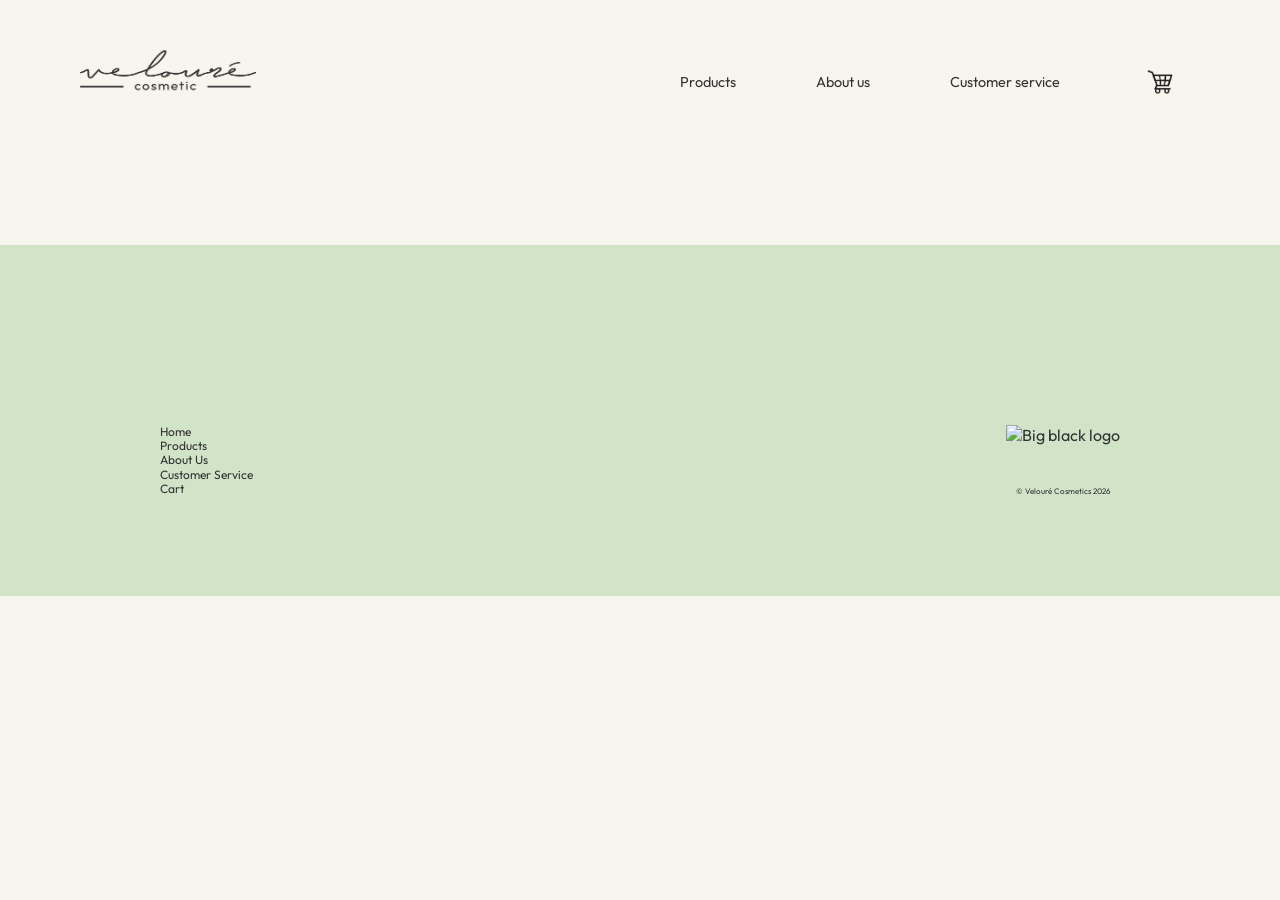
==== aboutus.html @ b2788c1b "uppdate" ====
<!doctype html>
<html lang="en">
  <head>
    <meta charset="UTF-8" />
    <meta name="viewport" content="width=device-width, initial-scale=1.0" />
    <title>Velouré cosmetics</title>
    <link rel="stylesheet" href="css/style.css" />

    <!-- fonts -->
     <link rel="preconnect" href="https://fonts.googleapis.com">
<link rel="preconnect" href="https://fonts.gstatic.com" crossorigin>
<link href="https://fonts.googleapis.com/css2?family=Outfit:wght@100..900&display=swap" rel="stylesheet">
  </head>

  <body>
    <header>
      <nav class="site-nav">
        <ul class="nav-list">
          <li class="nav-left">
            <a href="index.html">
              <img class="logo" src="images/big-logo-black.png" alt="logo" />
            </a>
          </li>

          <li class="nav-right">
            <a href="productpage.html">Products</a>
            <a href="#"> About us</a>
            <a href="#"> Customer service</a>
            <a href="cart.html">
              <img class="shopping-cart" src="images/shopping-cart-icon.png.webp" alt=" shopping cart" />
            </a>
          </li>
        </ul>
      </nav>
    </header>
<body>
    
</body>

<footer>
        <!--Footer-->
    <footer class="footer">
      <div class="footer-links">
        <ul>
          <li><a href="index.html">Home</a></li>
          <li><a href="productpage.html">Products</a></li>
          <li><a href="aboutus.html">About Us</a></li>
          <li><a href="Customerservice.html">Customer Service</a></li>
          <li><a href="cart.html">Cart</a></li>
        </ul>
      </div>

      <div class="footer-right">
        <div class="footer-logo">
          <img src="Images/big-logo-black.png" alt="Big black logo" />
        </div>
        <div class="footer-bottom">© Velouré Cosmetics 2026</div>

    </footer>
</footer>
</html>
---- css/style.css ----
/*text style*/
* {
  font-family: "Outfit", sans-serif;
  font-optical-sizing: auto;
  font-weight: 400;
  font-style: normal;
}
* {
  margin: 0;
  padding: 0;
  box-sizing: border-box;
}

:root {
  --green: #d1e4c8;
  --gray: #cecdc8;
  --black: #333333;
  --white: #f8f4ee;
}
a {
  color: var(--black);
  text-decoration: none;
}
header {
  width: 100%;
  background-color: var(--white);
  padding: 2rem 5rem;
}

.site-nav {
  width: 100%;
}
.nav-list {
  display: flex;
  align-items: center;
  list-style: none;
}
.nav-left {
  margin-right: auto;
}
.logo {
  width: 11rem;
  height: auto;
  display: block;
}
.nav-right {
  display: flex;
  align-items: center;
  gap: 2.5rem;
}

.nav-right a {
  font-size: 0.9rem;
}

/* .shopping-cart {
  width: 1,4rem;
  height: auto;
  display: block;
} */

html,
body {
  height: 100%;
}

/*Body*/
body {
  font-family: Avenir, sans-serif;
  background: var(--white);
  color: var(--black);
  display: flex;
  flex-direction: column;
}

/*Navbar*/
header {
  display: flex;
  justify-content: space-between;
  align-items: center;
  padding: 30px 80px;
}

nav a {
  margin: 0 20px;
  color: var(--black);
  font-size: 14px;
}

/*Main*/
main {
  text-align: center;
  padding: 60px 20px;
  letter-spacing: 1px;
  flex: 1;
}
.shopping-cart {
  width: 2.5rem;
  max-width: 2.5rem;
  height: auto;
  display: block;
  object-fit: contain;
}
/*Cart Item*/
.cart-item {
  display: flex;
  justify-content: center;
  align-items: center;
  gap: 50px;
  margin-bottom: 50px;
}

.product-image img {
  width: 260px;
  border-radius: 20px;
}

.product-info {
  text-align: left;
}

.product-info h2 {
  font-size: 26px;
  margin-bottom: 10px;
}

.product-info p {
  font-size: 18px;
  margin-bottom: 10px;
}

/*Quantity*/
.quantity-section {
  display: flex;
  align-items: center;
  gap: 20px;
}

.quantity-buttons button {
  background-color: var(--green);
  border: none;
  padding: 6px 12px;
  margin: 0 4 px;
  border-radius: 6px;
  cursor: pointer;
}

/*Total*/
.cart-total {
  margin: 40px 0;
}

.cart-total h2 {
  font-size: 24px;
}

.cart-container {
  max-width: 900px;
  margin: auto;
}

.cart-title {
  font-weight: 700;
}

/*Buttons*/
.cart-actions {
  margin: 20px;
}

.cart-actions button,
.checkout-btn,
.continue-shopping-btn {
  background-color: var(--green);
  border: none;
  padding: 1rem 1.875rem;
  margin: 0.625rem 1.25rem;
  margin-top: 1.5rem;
  border-radius: 0.75rem;
  font-size: 0.875rem;
  cursor: pointer;
  align-items: center;
}

.cart-btns {
  display: inline-block;
  gap: 0.625rem;
  margin-top: 3rem;
}

.cart-total {
  display: inline-block;
}

/*Footer*/
footer {
  width: 100%;
  background-color: var(--green);
  display: flex;
  justify-content: space-between;
  padding: 50px 80px;
  margin-top: 80px;
}

.footer-links p {
  font-size: 8px;
  margin: 0.25rem 0;
}

.footer-links ul {
  list-style: none;
  padding: 0;
  margin: 0;
}

.footer-links a {
  font-size: 0.75rem;
  line-height: 1.2;
  display: block;
}

.footer-links li {
  margin: 0rem;
}

.footer-right {
  display: flex;
  flex-direction: column;
  align-items: center;
}

.footer-logo img {
  width: 12rem;
  height: auto;
  margin-bottom: 0.6rem;
}

.footer-bottom {
  text-align: center;
  margin-top: auto;
  font-size: 0.5rem;
  color: var(--black);
}

/*Responsive*/
@media (max-width: 768) {
  .cart-item {
    flex-direction: column;
    text-align: center;
  }

  .product-info {
    text-align: center;
  }

  header {
    flex-direction: column;
    gap: 20px;
  }
}
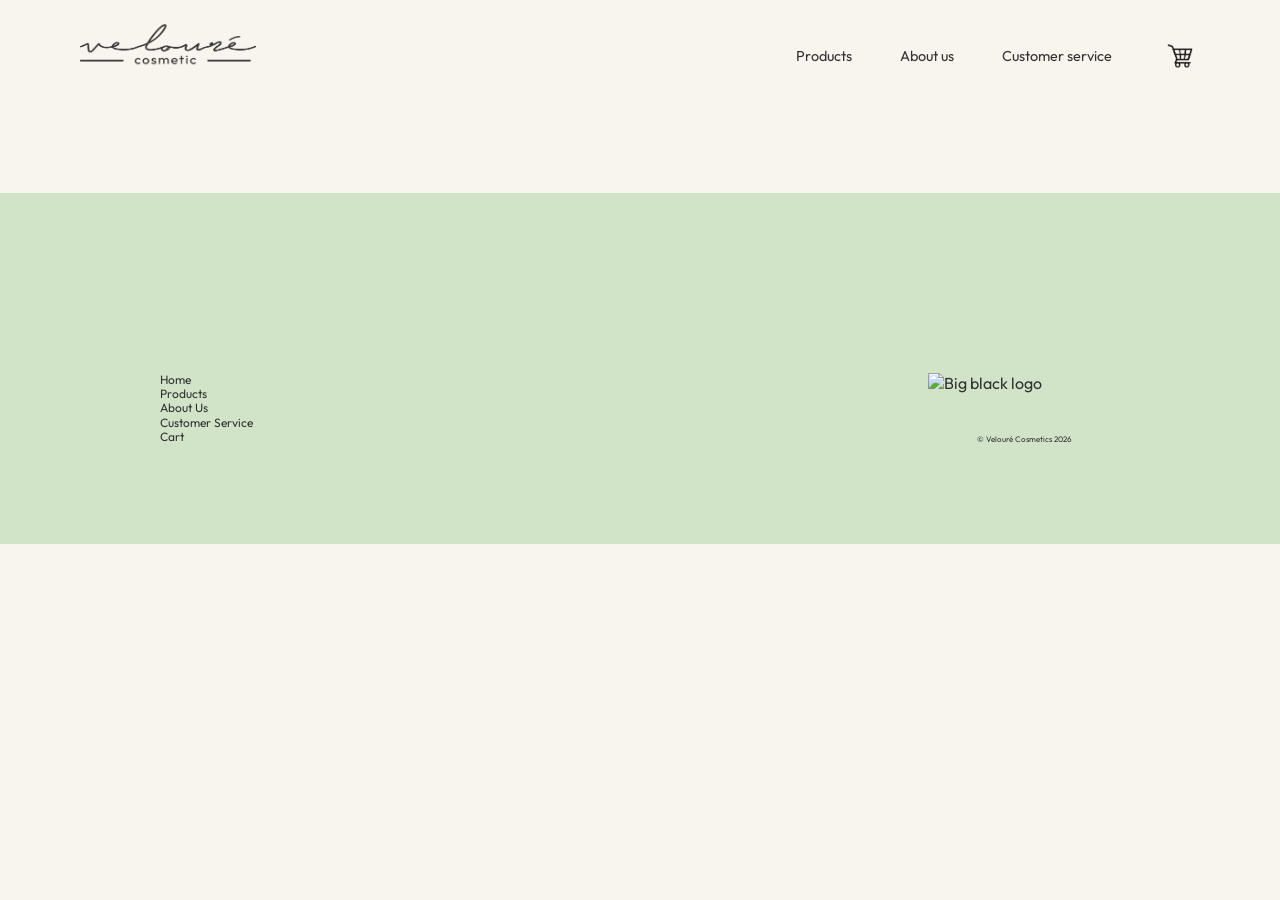
==== commit a18e1c5a: "linked missing links linked about us and so on in the other html files that were missing. also linke" ====
--- a/aboutus.html
+++ b/aboutus.html
@@ -24,7 +24,7 @@
 
           <li class="nav-right">
             <a href="productpage.html">Products</a>
-            <a href="#"> About us</a>
+            <a href="aboutus.html"> About us</a>
             <a href="#"> Customer service</a>
             <a href="cart.html">
               <img class="shopping-cart" src="images/shopping-cart-icon.png.webp" alt=" shopping cart" />
--- a/css/style.css
+++ b/css/style.css
@@ -24,15 +24,22 @@
 header {
   width: 100%;
   background-color: var(--white);
-  padding: 2rem 5rem;
+  padding: 0.5rem 5rem;
 }
 
 .site-nav {
-  width: 100%;
-}
+  display: flex;
+  justify-content: space-between;
+  align-items: center;
+  max-width: 1400px;
+  margin: 0 auto;
+  padding: 1rem 0;
+}
+
 .nav-list {
   display: flex;
   align-items: center;
+  width: 100%;
   list-style: none;
 }
 .nav-left {
@@ -46,18 +53,295 @@
 .nav-right {
   display: flex;
   align-items: center;
-  gap: 2.5rem;
+  gap: 3rem;
+  list-style: none;
 }
 
 .nav-right a {
   font-size: 0.9rem;
 }
 
-/* .shopping-cart {
-  width: 1,4rem;
+/* front page */
+
+body {
+  background-color: var(--white);
+  color: var(--black);
+}
+
+main {
+  background-color: var(--white);
+}
+
+img {
+  max-width: 100%;
+  display: block;
+}
+
+.mainpage {
+  width: 100vw;
+  margin-top: -3rem;
+  margin-left: calc(50% - 50vw);
+  background-color: var(--gray);
+}
+
+.mainpage-grey {
+  width: 100%;
   height: auto;
   display: block;
-} */
+}
+
+/* categories */
+
+.categories {
+  width: min(80rem, 85%);
+  margin: 3rem auto 0;
+  display: grid;
+  grid-template-columns: repeat(4, 1fr);
+  gap: 0.3rem;
+}
+
+.category-card {
+  height: 22rem;
+  position: relative;
+  overflow: hidden;
+  border-radius: 0.8rem;
+}
+
+.category-card img {
+  width: 100%;
+  height: 100%;
+  object-fit: cover;
+  display: block;
+}
+
+.category-card h2 {
+  position: absolute;
+  left: 0;
+  bottom: 0;
+  width: 100%;
+  margin: 0;
+  padding: 1rem;
+}
+/* popular products */
+.popular-products {
+  width: min(80rem, 85%);
+  margin: 1rem auto 0;
+  text-align: center;
+}
+
+.popular-products h2 {
+  margin: 2rem 0;
+  font-size: 1.8rem;
+  font-weight: 700;
+  letter-spacing: 0.03em;
+}
+
+.product-grid {
+  display: grid;
+  grid-template-columns: repeat(3, 1fr);
+  gap: 2rem;
+}
+
+.product-card img {
+  width: 100%;
+  height: 14rem;
+  object-fit: cover;
+  border-radius: 0.8rem;
+}
+
+.product-card h3 {
+  margin: 0.8rem 0 0.2rem;
+  font-size: 0.9rem;
+  font-weight: 700;
+}
+
+.product-card p {
+  margin: 0;
+  font-size: 0.8rem;
+}
+
+
+/* makeup guide */
+
+.makeup-guide {
+  width: min(80rem, 85%);
+  margin: 0 auto 5rem;
+  text-align: center;
+}
+
+.makeup-guide h2 {
+  margin: 4rem 0 2rem;
+  font-size: 1.8rem;
+  font-weight: 700;
+  letter-spacing: 0.03em;
+}
+
+.guide-grid {
+  display: grid;
+  grid-template-columns: repeat(3, 1fr);
+  gap: 3rem 2rem;
+}
+
+.guide-steps {
+  text-align: left;
+}
+
+.guide-steps img {
+  width: 100%;
+  height: 18rem;
+  object-fit: cover;
+  object-position: center;
+  border-radius: 0.5rem;
+}
+
+.guide-steps h3 {
+  margin: 1rem 0 0.5rem;
+  font-size: 0.8rem;
+  font-weight: 800;
+  text-transform: uppercase;
+}
+
+.guide-steps ul {
+  margin: 0;
+  padding-left: 1rem;
+  font-size: 0.8rem;
+  line-height: 1.4;
+}
+
+.guide-steps p {
+  margin-top: 0.5rem;
+  font-size: 0.8rem;
+  line-height: 1.4;
+}
+/* responsive - frontpage */
+@media screen and (max-width: 900px) {
+  header {
+    padding: 0.5rem 2rem;
+  }
+  .nav-right {
+    gap: 1.5rem;
+  }
+  .categories {
+    grid-template-columns: repeat(2,1fr);
+  }
+  .product-grid {
+    grid-template-columns: repeat(2, 1fr);
+  }
+  .guide-grid {
+    grid-template-columns: 1fr;
+  }
+}
+
+@media screen and (max-width: 600px) {
+  header {
+    padding: 0.5rem 1rem;
+  }
+  .site-nav {
+    flex-direction: column;
+    gap: 1rem;
+  }
+  .nav-list {
+    flex-direction: column;
+    gap: 1rem;
+  }
+  .nav-left {
+    margin-right: 0;
+  }
+  .nav-right {
+    gap: 1rem;
+  }
+  .logo {
+    width: 8rem;
+  }
+  .categories {
+    grid-template-columns: 1fr;
+  }
+  .product-grid {
+    grid-template-columns: 1fr;
+  }
+  .guide-grid {
+    grid-template-columns: 1fr;
+  }
+  .category-card {
+    height: 18rem;
+  }
+}
+/*Product site*/
+.product-container {
+  width: min(80rem,90%);
+  margin: 0 auto;
+  display: grid;
+  grid-template-columns: repeat(4, 1fr);
+  gap: 2rem;
+}
+
+.product-details {
+  display: grid;
+  grid-template-columns: 110px 650px 350px;
+  gap: 2rem;
+  align-items: start;
+  max-width: 1400px;
+  margin: 4rem auto;
+}
+
+.product-image {
+  width: 100%;
+  height: auto;
+}
+
+.main-product-img {
+  width: 100%;
+  max-width: 550px;
+  aspect-ratio: 1 / 1;
+  object-fit: cover;
+  border-radius: 12px;
+}
+
+.product-info {
+  text-align: left;
+}
+
+.product-info h1 {
+  font-size: 2.3rem;
+  font-weight: 700;
+  margin-bottom: 1rem;
+}
+
+.product-info,
+.price {
+  font-size: 1.8rem;
+  font-weight: 700;
+  margin-bottom: 1.5rem;
+}
+
+.description {
+  line-height: 1.7;
+}
+
+.product-info ul {
+  font-size: 1.1rem;
+  line-height: 1.6;
+  margin-top: 1rem;
+  padding-left: 1rem;
+}
+
+.product-info button {
+  background-color: var(--green);
+  border: none;
+  width: 100%;
+  padding: 1rem;
+  margin-top: 2rem;
+  border-radius: 12px;
+  font-size: 1.2rem;
+  font-weight: 500;
+  cursor: pointer;
+}
+
+.page-wrapper {
+  max-width: 1400px;
+  margin: 0 auto;
+  padding: 0 24px;
+}
 
 html,
 body {
@@ -71,20 +355,6 @@
   color: var(--black);
   display: flex;
   flex-direction: column;
-}
-
-/*Navbar*/
-header {
-  display: flex;
-  justify-content: space-between;
-  align-items: center;
-  padding: 30px 80px;
-}
-
-nav a {
-  margin: 0 20px;
-  color: var(--black);
-  font-size: 14px;
 }
 
 /*Main*/
@@ -101,6 +371,7 @@
   display: block;
   object-fit: contain;
 }
+
 /*Cart Item*/
 .cart-item {
   display: flex;
@@ -108,11 +379,6 @@
   align-items: center;
   gap: 50px;
   margin-bottom: 50px;
-}
-
-.product-image img {
-  width: 260px;
-  border-radius: 20px;
 }
 
 .product-info {
@@ -192,6 +458,103 @@
   display: inline-block;
 }
 
+/*Thumbnails in the product page*/
+.thumbnails {
+  display: flex;
+  flex-direction: column;
+  gap: 1rem;
+}
+
+.thumbnails img {
+  width: 110px;
+  aspect-ratio: 1 / 1;
+  object-fit: cover;
+  border-radius: 12px;
+  cursor: pointer;
+  transition: transform 0.2s ease;
+}
+
+.thumbnails img:hover {
+  transform: scale(1.05);
+}
+
+/*Related products*/
+.related-products {
+  margin-top: 80px;
+  padding: 60px 0;
+  text-align: center;
+}
+
+.related-products h2 {
+  font-size: 1.8rem;
+  margin-bottom: 40px;
+  font-weight: 500;
+}
+
+.related-card {
+  background: var(--white);
+  padding: 1rem;
+  border-radius: 12px;
+  transition:
+    transform 0.3s ease,
+    box-shadow 0.3s ease;
+  min-width: 250px;
+  flex: 0 0 auto;
+}
+
+.related-card img {
+  width: 100%;
+  max-width: 280px;
+  margin: 0 auto 15px;
+  display: block;
+  border-radius: 12px;
+}
+
+.related-card h3 {
+  font-size: 1rem;
+  margin-bottom: 5px;
+  font-weight: 500;
+}
+
+.related-card .price {
+  color: var(--black);
+  font-weight: 600;
+  margin-bottom: 15px;
+}
+
+/*Slider*/
+.slider-wrapper {
+  position: relative;
+  display: flex;
+  align-items: center;
+  overflow: hidden;
+}
+
+.related-grid {
+  display: flex;
+  gap: 20px;
+  overflow: auto;
+  scroll-behavior: smooth;
+  scrollbar-width: none;
+}
+
+.related-grid::-webkit-scrollbar {
+  display: none;
+}
+
+.slide-btn {
+  background-color: var(--white);
+  color: var(--green);
+  border: none;
+  cursor: pointer;
+  font-size: 20px;
+  z-index: 10;
+}
+
+.slide-btn:hover {
+  opacity: 0.8;
+}
+
 /*Footer*/
 footer {
   width: 100%;
@@ -242,8 +605,48 @@
   color: var(--black);
 }
 
+
+
+/* Product page */
+
+/*product categories*/
+
+.product-categories {
+  width: min(80rem, 90%);
+  margin: 3rem auto 4rem;
+  display: flex;
+  justify-content: flex-start ;
+  align-items: center ;
+  gap: 1rem;
+  flex-wrap: wrap;
+}
+
+.product-categories{
+  width: min(80rem, 88%);
+}
+
+.category-btn {
+  background-color: #D1E4C8;
+  color: black;
+  padding: 0.8rem 2rem;
+  border-radius: 999px;
+  font-size: 1rem;
+  font-weight: 800;
+  text-transform: uppercase;
+  letter-spacing: 0.02em;
+  display: inline-block;
+
+}
+
+.category-btn:hover,
+.category-btn.active {
+  background-color: #D1E4C8;
+}
+
+
+
 /*Responsive*/
-@media (max-width: 768) {
+@media (max-width: 768px) {
   .cart-item {
     flex-direction: column;
     text-align: center;
@@ -254,7 +657,7 @@
   }
 
   header {
-    flex-direction: column;
-    gap: 20px;
-  }
-}
+    background-color: var(--white);
+    padding: 0.5rem 5rem;
+  }
+}
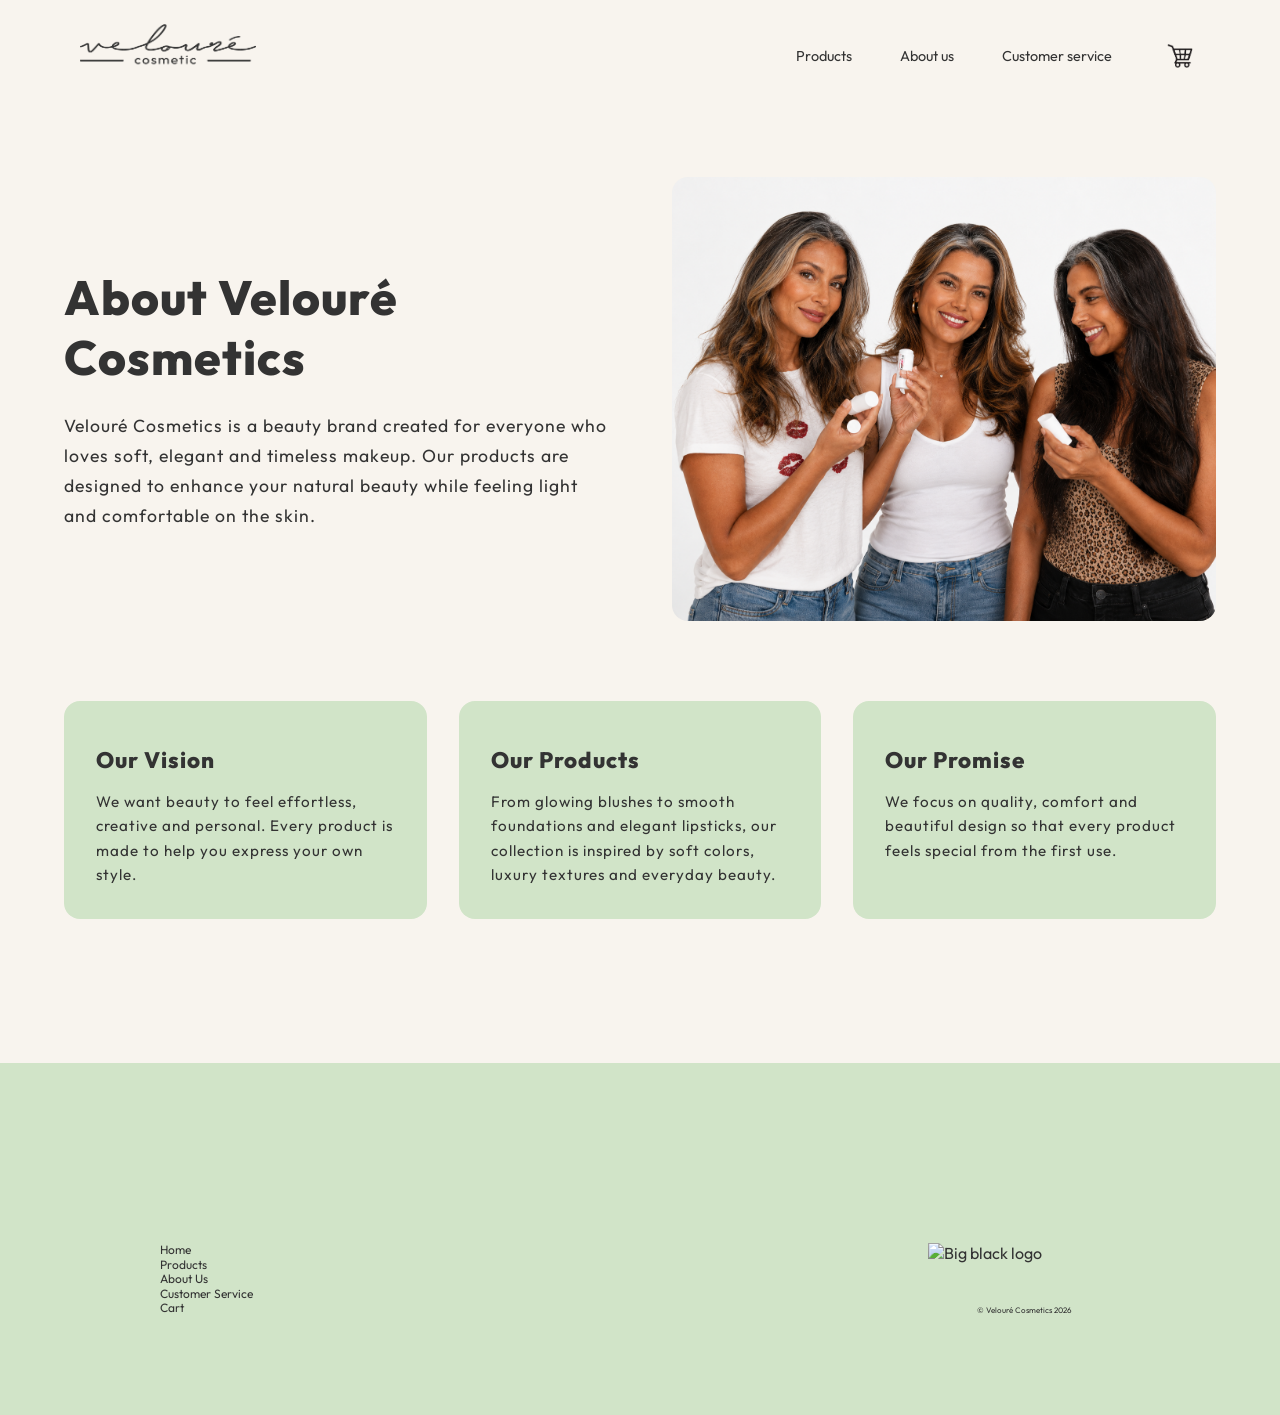
==== commit 280b6a17: "aboutus" ====
--- a/aboutus.html
+++ b/aboutus.html
@@ -34,7 +34,51 @@
       </nav>
     </header>
 <body>
-    
+
+ <main class="about-page">
+    <section class="about-hero">
+      <div class="about-text">
+        <h1>About Velouré Cosmetics</h1>
+        <p>
+          Velouré Cosmetics is a beauty brand created for everyone who loves soft,
+          elegant and timeless makeup. Our products are designed to enhance your
+          natural beauty while feeling light and comfortable on the skin.
+        </p>
+      </div>
+
+      <div class="about-image">
+        <img src="Images/aboutus.png" alt="Velouré Cosmetics makeup products" />
+      </div>
+    </section>
+
+    <section class="about-values">
+      <div class="value-card">
+        <h2>Our Vision</h2>
+        <p>
+          We want beauty to feel effortless, creative and personal. Every product
+          is made to help you express your own style.
+        </p>
+      </div>
+
+      <div class="value-card">
+        <h2>Our Products</h2>
+        <p>
+          From glowing blushes to smooth foundations and elegant lipsticks, our
+          collection is inspired by soft colors, luxury textures and everyday beauty.
+        </p>
+      </div>
+
+      <div class="value-card">
+        <h2>Our Promise</h2>
+        <p>
+          We focus on quality, comfort and beautiful design so that every product
+          feels special from the first use.
+        </p>
+      </div>
+    </section>
+  </main>
+
+  
 </body>
 
 <footer>
--- a/css/style.css
+++ b/css/style.css
@@ -101,7 +101,7 @@
 }
 
 .category-card {
-  height: 22rem;
+  aspect-ratio: 1 / 1.25;
   position: relative;
   overflow: hidden;
   border-radius: 0.8rem;
@@ -110,7 +110,7 @@
 .category-card img {
   width: 100%;
   height: 100%;
-  object-fit: cover;
+  object-fit: contain;
   display: block;
 }
 
@@ -130,8 +130,8 @@
 }
 
 .popular-products h2 {
-  margin: 2rem 0;
-  font-size: 1.8rem;
+  margin: 4rem 0 2rem;
+  font-size: 2rem;
   font-weight: 700;
   letter-spacing: 0.03em;
 }
@@ -151,15 +151,14 @@
 
 .product-card h3 {
   margin: 0.8rem 0 0.2rem;
-  font-size: 0.9rem;
-  font-weight: 700;
+  font-size: 1rem;
 }
 
 .product-card p {
   margin: 0;
   font-size: 0.8rem;
-}
-
+  font-weight: 700;
+}
 
 /* makeup guide */
 
@@ -171,7 +170,7 @@
 
 .makeup-guide h2 {
   margin: 4rem 0 2rem;
-  font-size: 1.8rem;
+  font-size: 2rem;
   font-weight: 700;
   letter-spacing: 0.03em;
 }
@@ -213,62 +212,10 @@
   font-size: 0.8rem;
   line-height: 1.4;
 }
-/* responsive - frontpage */
-@media screen and (max-width: 900px) {
-  header {
-    padding: 0.5rem 2rem;
-  }
-  .nav-right {
-    gap: 1.5rem;
-  }
-  .categories {
-    grid-template-columns: repeat(2,1fr);
-  }
-  .product-grid {
-    grid-template-columns: repeat(2, 1fr);
-  }
-  .guide-grid {
-    grid-template-columns: 1fr;
-  }
-}
-
-@media screen and (max-width: 600px) {
-  header {
-    padding: 0.5rem 1rem;
-  }
-  .site-nav {
-    flex-direction: column;
-    gap: 1rem;
-  }
-  .nav-list {
-    flex-direction: column;
-    gap: 1rem;
-  }
-  .nav-left {
-    margin-right: 0;
-  }
-  .nav-right {
-    gap: 1rem;
-  }
-  .logo {
-    width: 8rem;
-  }
-  .categories {
-    grid-template-columns: 1fr;
-  }
-  .product-grid {
-    grid-template-columns: 1fr;
-  }
-  .guide-grid {
-    grid-template-columns: 1fr;
-  }
-  .category-card {
-    height: 18rem;
-  }
-}
-/*Product site*/
+
+/*Blush product site*/
 .product-container {
-  width: min(80rem,90%);
+  width: min(80rem, 90%);
   margin: 0 auto;
   display: grid;
   grid-template-columns: repeat(4, 1fr);
@@ -302,7 +249,7 @@
 }
 
 .product-info h1 {
-  font-size: 2.3rem;
+  font-size: 2rem;
   font-weight: 700;
   margin-bottom: 1rem;
 }
@@ -605,9 +552,12 @@
   color: var(--black);
 }
 
-
-
 /* Product page */
+
+h2 {
+  margin: 0.8rem 0 0.2rem;
+  font-size: 1rem;
+}
 
 /*product categories*/
 
@@ -615,18 +565,18 @@
   width: min(80rem, 90%);
   margin: 3rem auto 4rem;
   display: flex;
-  justify-content: flex-start ;
-  align-items: center ;
+  justify-content: flex-start;
+  align-items: center;
   gap: 1rem;
   flex-wrap: wrap;
 }
 
-.product-categories{
+.product-categories {
   width: min(80rem, 88%);
 }
 
 .category-btn {
-  background-color: #D1E4C8;
+  background-color: #d1e4c8;
   color: black;
   padding: 0.8rem 2rem;
   border-radius: 999px;
@@ -635,29 +585,232 @@
   text-transform: uppercase;
   letter-spacing: 0.02em;
   display: inline-block;
-
 }
 
 .category-btn:hover,
 .category-btn.active {
-  background-color: #D1E4C8;
-}
-
-
+  background-color: #d1e4c8;
+}
+
+/* About us page */
+
+.about-page {
+  width: min(80rem, 90%);
+  margin: 0 auto;
+  padding: 4rem 0;
+}
+
+.about-hero {
+  display: grid;
+  grid-template-columns: 1fr 1fr;
+  gap: 4rem;
+  align-items: center;
+  text-align: left;
+}
+
+.about-text h1 {
+  font-size: 3rem;
+  font-weight: 800;
+  margin-bottom: 1.5rem;
+}
+
+.about-text p {
+  font-size: 1.1rem;
+  line-height: 1.7;
+}
+
+.about-image img {
+  width: 100%;
+  border-radius: 1rem;
+}
+
+.about-values {
+  display: grid;
+  grid-template-columns: repeat(3, 1fr);
+  gap: 2rem;
+  margin-top: 5rem;
+}
+
+.value-card {
+  background-color: var(--green);
+  padding: 2rem;
+  border-radius: 1rem;
+  text-align: left;
+}
+
+.value-card h2 {
+  font-size: 1.4rem;
+  font-weight: 800;
+  margin-bottom: 1rem;
+}
+
+.value-card p {
+  font-size: 0.95rem;
+  line-height: 1.6;
+}
+
+@media screen and (max-width: 900px) {
+  .about-hero {
+    grid-template-columns: 1fr;
+  }
+
+  .about-values {
+    grid-template-columns: 1fr;
+  }
+
+  .about-text h1 {
+    font-size: 2.2rem;
+  }
+}
 
 /*Responsive*/
-@media (max-width: 768px) {
+@media screen and (max-width: 900px) {
+  header {
+    padding: 0.5rem 2rem;
+  }
+  .nav-right {
+    gap: 1.5rem;
+  }
+  .categories {
+    grid-template-columns: repeat(2, 1fr);
+  }
+  .product-grid {
+    grid-template-columns: repeat(2, 1fr);
+  }
+  .guide-grid {
+    grid-template-columns: 1fr;
+  }
+  .product-container {
+    grid-template-columns: repeat(2, 1fr);
+  }
+  .product-details {
+    grid-template-columns: 1fr;
+    width: min(80rem, 90%);
+  }
+  .thumbnails {
+    flex-direction: row;
+    order: 2;
+  }
+  .main-product-img {
+    max-width: 100%;
+  }
+  .cart-item {
+    gap: 2rem;
+  }
+  footer {
+    padding: 3rem 2rem;
+  }
+}
+
+@media screen and (max-width: 600px) {
+  header {
+    padding: 0.5rem 1rem;
+  }
+  .site-nav {
+    flex-direction: column;
+    gap: 1rem;
+  }
+  .nav-list {
+    flex-direction: column;
+    gap: 1rem;
+  }
+  .nav-left {
+    margin-right: 0;
+  }
+  .nav-right {
+    gap: 1rem;
+  }
+  .logo {
+    width: 8rem;
+  }
+  main {
+    padding: 2rem 1rem;
+  }
+  .mainpage {
+    margin-top: 0;
+  }
+  .categories {
+    grid-template-columns: 1fr;
+  }
+  .category-card {
+    aspect-ratio: 1 / 1.25;
+  }
+  .product-grid {
+    grid-template-columns: 1fr;
+  }
+
+  .guide-grid {
+    grid-template-columns: 1fr;
+  }
+  .product-container {
+    grid-template-columns: 1fr;
+  }
+  .product-details {
+    grid-template-columns: 1fr;
+    margin: 2rem auto;
+    gap: 1.5rem;
+  }
+  .product-info h1 {
+    font-size: 1.8rem;
+  }
+  .product-info,
+  .price {
+    font-size: 1rem;
+  }
+  .product-info ul {
+    font-size: 1rem;
+  }
+  .product-info button {
+    font-size: 1rem;
+  }
+  .thumbnails {
+    flex-direction: row;
+    gap: 0.7rem;
+  }
+  .thumbnails img {
+    width: 5rem;
+  }
   .cart-item {
     flex-direction: column;
+    gap: 1.5rem;
+    margin-bottom: 3rem;
+  }
+  .quantity-section {
+    justify-content: center;
+  }
+  .cart-actions button,
+  .checkout-btn,
+  .continue-shopping-btn {
+    width: 100%;
+    margin: 0.5rem 0;
+  }
+  .cart-btns {
+    display: block;
+    width: 100%;
+  }
+  .related-products {
+    margin-top: 3rem;
+    padding: 2rem 0;
+  }
+  .related-card {
+    min-width: 13rem;
+  }
+  .product-categories {
+    justify-content: center;
+    gap: 0.7rem;
+  }
+  .category-btn {
+    font-size: 0.8rem;
+    padding: 0.7rem 1.2rem;
+  }
+  footer {
+    flex-direction: column;
+    align-items: center;
+    gap: 2rem;
+    padding: 3rem 1.5rem;
     text-align: center;
   }
-
-  .product-info {
-    text-align: center;
-  }
-
-  header {
-    background-color: var(--white);
-    padding: 0.5rem 5rem;
-  }
-}+  .footer-logo img {
+    width: 9rem;
+  }
+}
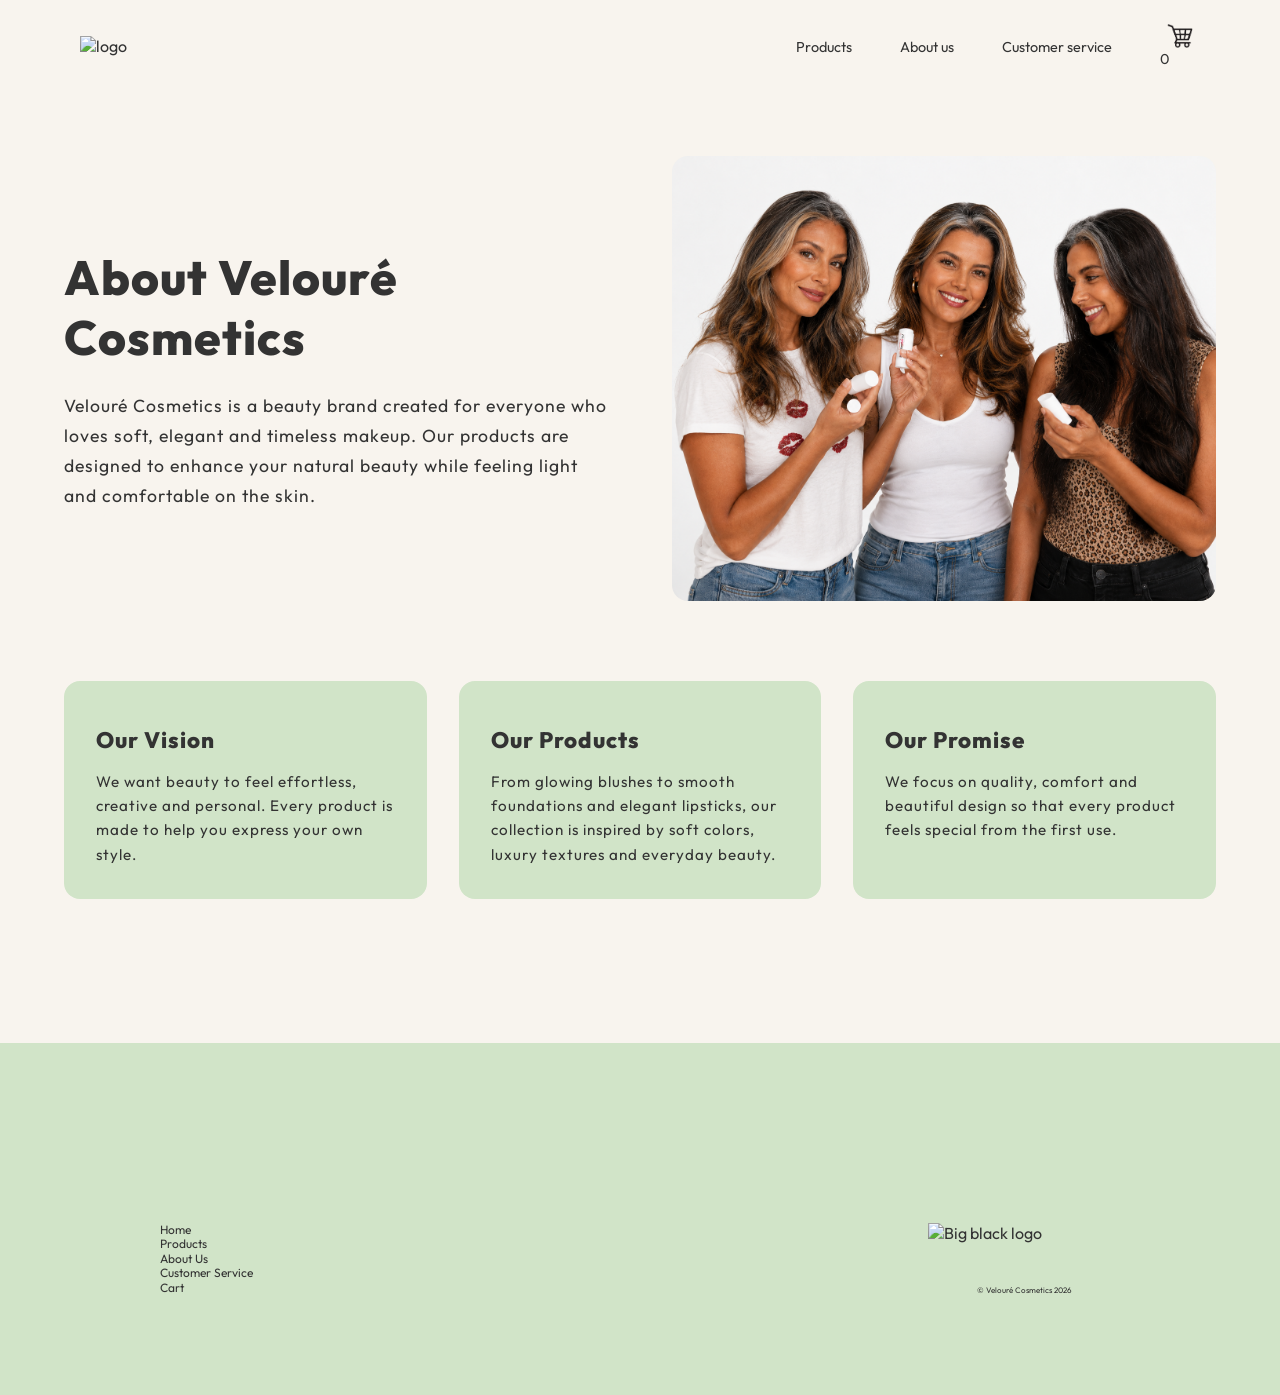
==== commit 822da89b: "cart" ====
--- a/aboutus.html
+++ b/aboutus.html
@@ -3,6 +3,7 @@
   <head>
     <meta charset="UTF-8" />
     <meta name="viewport" content="width=device-width, initial-scale=1.0" />
+     <script src="js/script.js" defer></script>
     <title>Velouré cosmetics</title>
     <link rel="stylesheet" href="css/style.css" />
 
@@ -18,18 +19,20 @@
         <ul class="nav-list">
           <li class="nav-left">
             <a href="index.html">
-              <img class="logo" src="images/big-logo-black.png" alt="logo" />
+              <img class="logo" src="Images/big-logo-black.png" alt="logo" />
             </a>
           </li>
-
-          <li class="nav-right">
-            <a href="productpage.html">Products</a>
-            <a href="aboutus.html"> About us</a>
-            <a href="#"> Customer service</a>
-            <a href="cart.html">
-              <img class="shopping-cart" src="images/shopping-cart-icon.png.webp" alt=" shopping cart" />
-            </a>
-          </li>
+      <nav>
+        <ul class="nav-right">
+          <li><a href="productpage.html">Products</a></li>
+          <li><a href="aboutus.html"> About us</a></li>
+          <li><a href="#"> Customer service</a></li>
+<li class="cart-icon">
+  <a href="cart.html">
+    <img class="shopping-cart" src="images/shopping-cart-icon.png.webp" alt="shopping cart" />
+    <span id="cart-count">0</span>
+  </a>
+</li>
         </ul>
       </nav>
     </header>
--- a/css/style.css
+++ b/css/style.css
@@ -405,6 +405,22 @@
   display: inline-block;
 }
 
+.quantity-section button {
+  width: 35px;
+  height: 35px;
+  border: none;
+  border-radius: 50%;
+  background-color: var(--green);
+  cursor: pointer;
+  font-size: 1rem;
+  font-weight: 700;
+}
+
+.quantity-section button:hover {
+  background-color: var(--black);
+  color: white;
+}
+
 /*Thumbnails in the product page*/
 .thumbnails {
   display: flex;
@@ -430,6 +446,28 @@
   margin-top: 80px;
   padding: 60px 0;
   text-align: center;
+}
+
+.small-btn {
+  background-color: #d1e4c8;
+  color: black;
+  border: none;
+  width: 60%;
+  padding: o.9rem 2rem;
+
+  border-radius: 999px;
+  font-size: 0.9rem;
+  font-weight: 700;
+  text-transform: uppercase;
+  letter-spacing: 0.02em;
+  cursor: pointer;
+  margin-top: 0.5rem;
+  transition: 0.2s ease;
+}
+.small-btn:hover {
+  background-color: #333333;
+  color: #d1e4c8;
+  transform: translateY(-px);
 }
 
 .related-products h2 {
@@ -581,15 +619,19 @@
   padding: 0.8rem 2rem;
   border-radius: 999px;
   font-size: 1rem;
-  font-weight: 800;
+  font-weight: 700;
   text-transform: uppercase;
   letter-spacing: 0.02em;
+  cursor: pointer;
+  margin-top: 0.5rem;
   display: inline-block;
-}
-
-.category-btn:hover,
-.category-btn.active {
-  background-color: #d1e4c8;
+  transition: 0.2s ease;
+}
+
+.category-btn:hover {
+  background-color: #333333;
+  color: #d1e4c8;
+  transition: translateY(-2px);
 }
 
 /* About us page */
